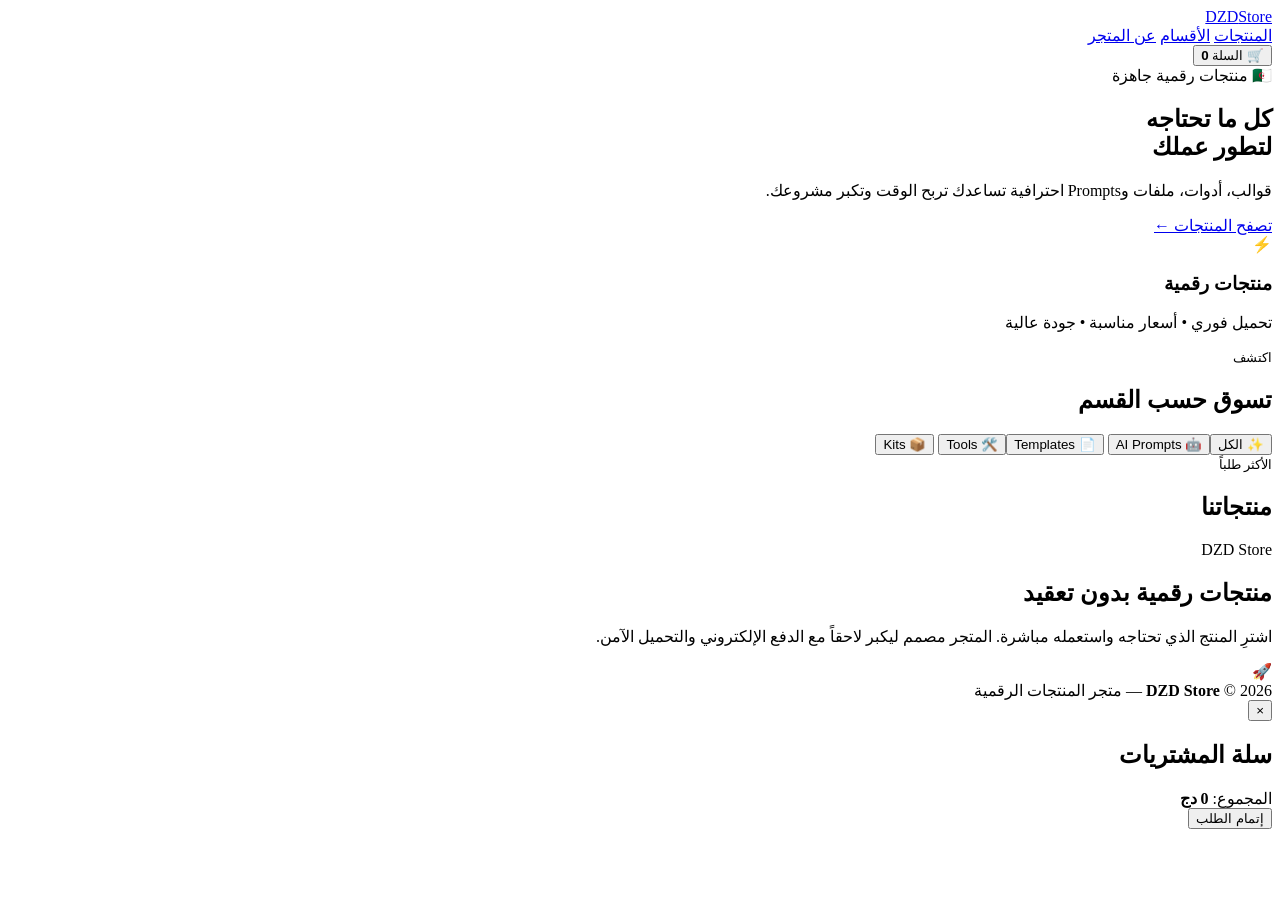
==== index.html @ 781797d6 "feat: create DZD Store storefront" ====
<!doctype html>
<html lang="ar" dir="rtl">
<head>
  <meta charset="UTF-8">
  <meta name="viewport" content="width=device-width,initial-scale=1">
  <meta name="description" content="DZD Store - متجر المنتجات الرقمية الجزائرية">
  <title>DZD Store | منتجات رقمية</title>
  <link rel="stylesheet" href="styles.css">
</head>
<body>
  <header class="header">
    <div class="container nav">
      <a class="logo" href="#">DZD<span>Store</span></a>
      <nav>
        <a href="#products">المنتجات</a>
        <a href="#categories">الأقسام</a>
        <a href="#about">عن المتجر</a>
      </nav>
      <button class="cart" id="cartBtn">🛒 السلة <b id="cartCount">0</b></button>
    </div>
  </header>

  <main>
    <section class="hero">
      <div class="container hero-grid">
        <div>
          <span class="badge">🇩🇿 منتجات رقمية جاهزة</span>
          <h1>كل ما تحتاجه<br><span>لتطور عملك</span></h1>
          <p>قوالب، أدوات، ملفات وPrompts احترافية تساعدك تربح الوقت وتكبر مشروعك.</p>
          <a class="primary" href="#products">تصفح المنتجات ←</a>
        </div>
        <div class="hero-card">
          <div class="orb">⚡</div>
          <h3>منتجات رقمية</h3>
          <p>تحميل فوري • أسعار مناسبة • جودة عالية</p>
        </div>
      </div>
    </section>

    <section class="container section" id="categories">
      <div class="section-head"><div><small>اكتشف</small><h2>تسوق حسب القسم</h2></div></div>
      <div class="categories">
        <button data-filter="all">✨ الكل</button><button data-filter="prompts">🤖 AI Prompts</button>
        <button data-filter="templates">📄 Templates</button><button data-filter="tools">🛠️ Tools</button>
        <button data-filter="kits">📦 Kits</button>
      </div>
    </section>

    <section class="container section" id="products">
      <div class="section-head"><div><small>الأكثر طلباً</small><h2>منتجاتنا</h2></div><span id="resultCount"></span></div>
      <div class="products" id="productsGrid"></div>
    </section>

    <section class="container promo" id="about">
      <div><span class="badge">DZD Store</span><h2>منتجات رقمية بدون تعقيد</h2><p>اشترِ المنتج الذي تحتاجه واستعمله مباشرة. المتجر مصمم ليكبر لاحقاً مع الدفع الإلكتروني والتحميل الآمن.</p></div>
      <div class="promo-icon">🚀</div>
    </section>
  </main>

  <footer><div class="container"><strong>DZD Store</strong><span> © 2026 — متجر المنتجات الرقمية</span></div></footer>

  <div class="modal" id="cartModal" aria-hidden="true"><div class="modal-box"><button class="close" id="closeCart">×</button><h2>سلة المشتريات</h2><div id="cartItems"></div><div class="total">المجموع: <b id="cartTotal">0 دج</b></div><button class="primary full" id="checkout">إتمام الطلب</button></div></div>
  <script src="app.js"></script>
</body>
</html>
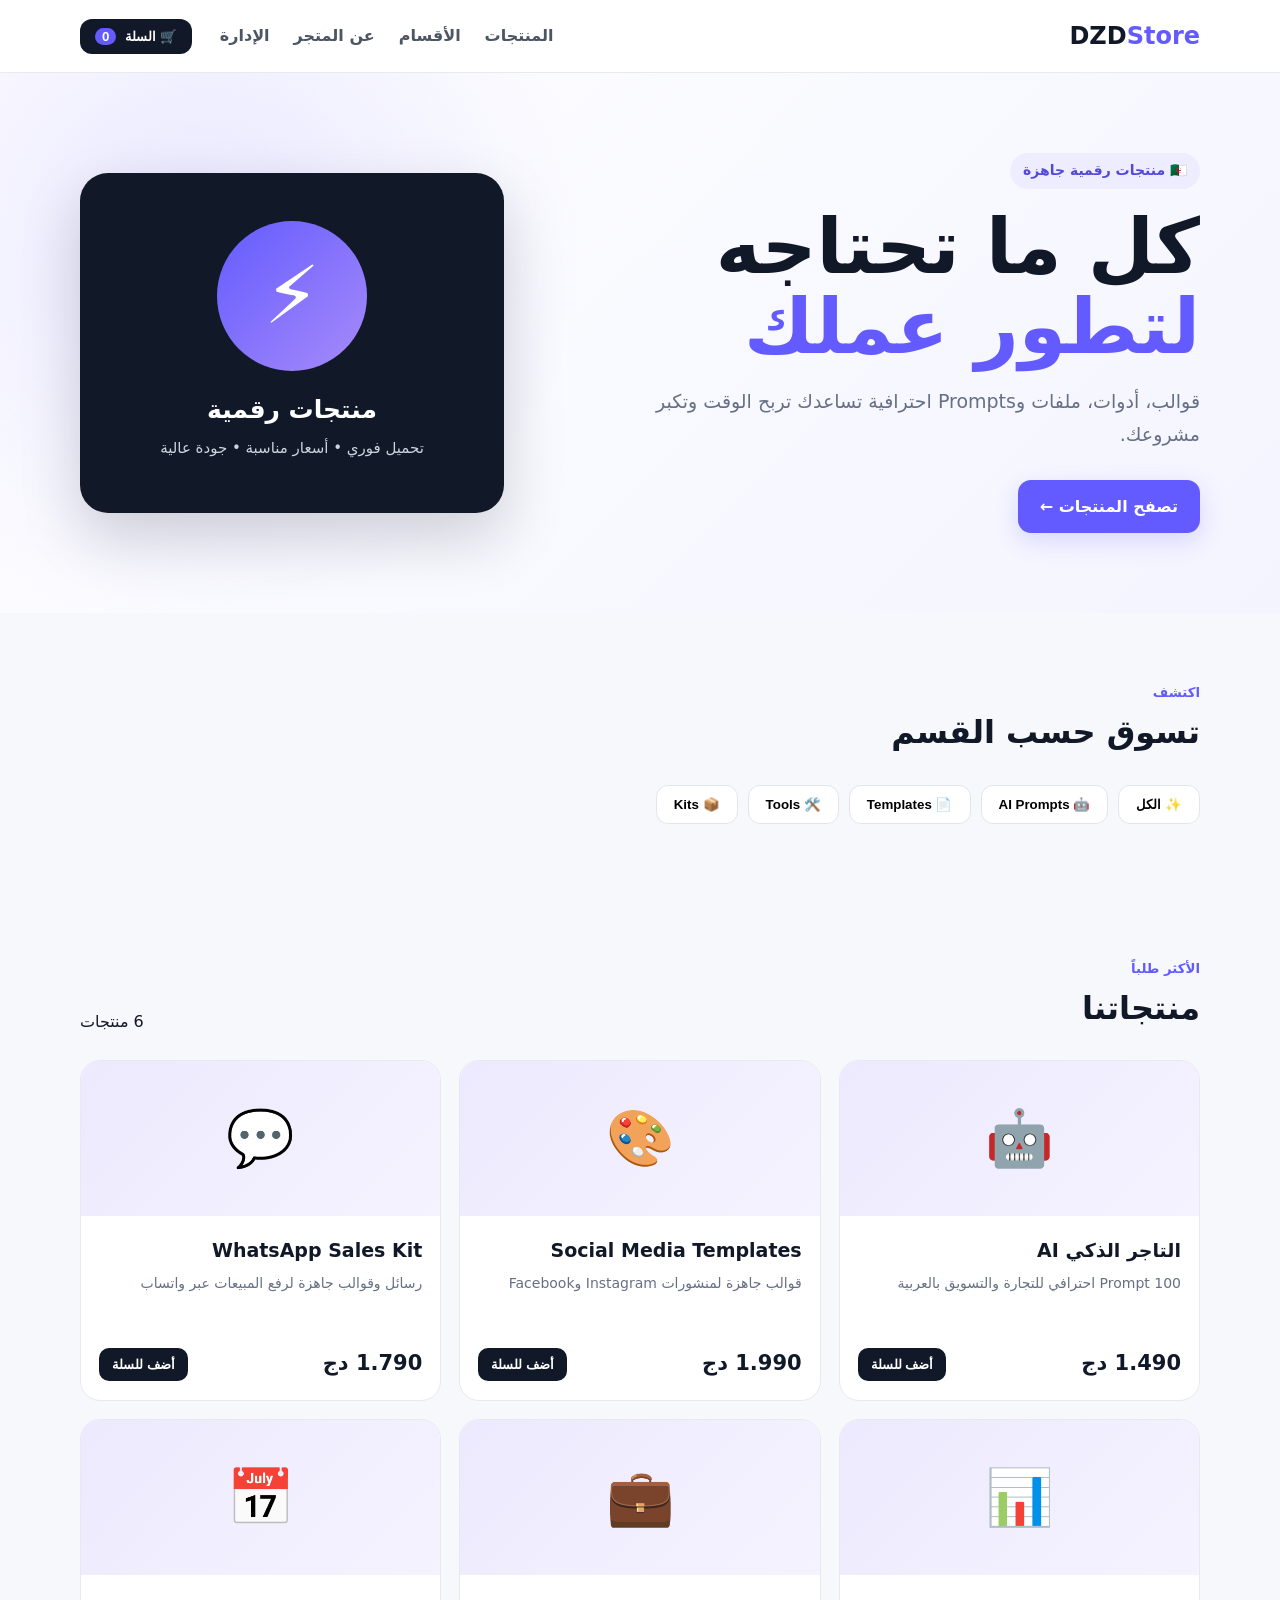
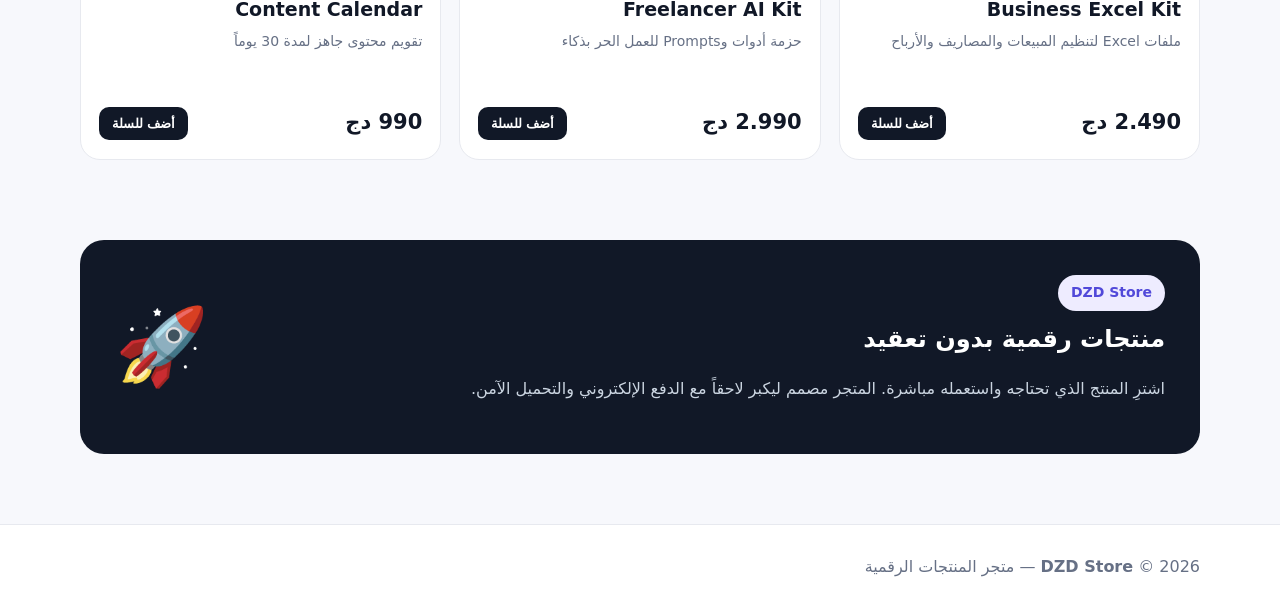
==== commit 0bcf4908: "Add admin navigation link" ====
--- a/index.html
+++ b/index.html
@@ -1,65 +1,14 @@
 <!doctype html>
 <html lang="ar" dir="rtl">
 <head>
-  <meta charset="UTF-8">
-  <meta name="viewport" content="width=device-width,initial-scale=1">
-  <meta name="description" content="DZD Store - متجر المنتجات الرقمية الجزائرية">
-  <title>DZD Store | منتجات رقمية</title>
-  <link rel="stylesheet" href="styles.css">
-</head>
-<body>
-  <header class="header">
-    <div class="container nav">
-      <a class="logo" href="#">DZD<span>Store</span></a>
-      <nav>
-        <a href="#products">المنتجات</a>
-        <a href="#categories">الأقسام</a>
-        <a href="#about">عن المتجر</a>
-      </nav>
-      <button class="cart" id="cartBtn">🛒 السلة <b id="cartCount">0</b></button>
-    </div>
-  </header>
-
-  <main>
-    <section class="hero">
-      <div class="container hero-grid">
-        <div>
-          <span class="badge">🇩🇿 منتجات رقمية جاهزة</span>
-          <h1>كل ما تحتاجه<br><span>لتطور عملك</span></h1>
-          <p>قوالب، أدوات، ملفات وPrompts احترافية تساعدك تربح الوقت وتكبر مشروعك.</p>
-          <a class="primary" href="#products">تصفح المنتجات ←</a>
-        </div>
-        <div class="hero-card">
-          <div class="orb">⚡</div>
-          <h3>منتجات رقمية</h3>
-          <p>تحميل فوري • أسعار مناسبة • جودة عالية</p>
-        </div>
-      </div>
-    </section>
-
-    <section class="container section" id="categories">
-      <div class="section-head"><div><small>اكتشف</small><h2>تسوق حسب القسم</h2></div></div>
-      <div class="categories">
-        <button data-filter="all">✨ الكل</button><button data-filter="prompts">🤖 AI Prompts</button>
-        <button data-filter="templates">📄 Templates</button><button data-filter="tools">🛠️ Tools</button>
-        <button data-filter="kits">📦 Kits</button>
-      </div>
-    </section>
-
-    <section class="container section" id="products">
-      <div class="section-head"><div><small>الأكثر طلباً</small><h2>منتجاتنا</h2></div><span id="resultCount"></span></div>
-      <div class="products" id="productsGrid"></div>
-    </section>
-
-    <section class="container promo" id="about">
-      <div><span class="badge">DZD Store</span><h2>منتجات رقمية بدون تعقيد</h2><p>اشترِ المنتج الذي تحتاجه واستعمله مباشرة. المتجر مصمم ليكبر لاحقاً مع الدفع الإلكتروني والتحميل الآمن.</p></div>
-      <div class="promo-icon">🚀</div>
-    </section>
-  </main>
-
-  <footer><div class="container"><strong>DZD Store</strong><span> © 2026 — متجر المنتجات الرقمية</span></div></footer>
-
-  <div class="modal" id="cartModal" aria-hidden="true"><div class="modal-box"><button class="close" id="closeCart">×</button><h2>سلة المشتريات</h2><div id="cartItems"></div><div class="total">المجموع: <b id="cartTotal">0 دج</b></div><button class="primary full" id="checkout">إتمام الطلب</button></div></div>
-  <script src="app.js"></script>
-</body>
-</html>+<meta charset="UTF-8"><meta name="viewport" content="width=device-width,initial-scale=1">
+<meta name="description" content="DZD Store - متجر المنتجات الرقمية الجزائرية"><title>DZD Store | منتجات رقمية</title>
+<link rel="stylesheet" href="styles.css">
+</head><body>
+<header class="header"><div class="container nav"><a class="logo" href="#">DZD<span>Store</span></a><nav><a href="#products">المنتجات</a><a href="#categories">الأقسام</a><a href="#about">عن المتجر</a><a href="admin.html">الإدارة</a></nav><button class="cart" id="cartBtn">🛒 السلة <b id="cartCount">0</b></button></div></header>
+<main><section class="hero"><div class="container hero-grid"><div><span class="badge">🇩🇿 منتجات رقمية جاهزة</span><h1>كل ما تحتاجه<br><span>لتطور عملك</span></h1><p>قوالب، أدوات، ملفات وPrompts احترافية تساعدك تربح الوقت وتكبر مشروعك.</p><a class="primary" href="#products">تصفح المنتجات ←</a></div><div class="hero-card"><div class="orb">⚡</div><h3>منتجات رقمية</h3><p>تحميل فوري • أسعار مناسبة • جودة عالية</p></div></div></section>
+<section class="container section" id="categories"><div class="section-head"><div><small>اكتشف</small><h2>تسوق حسب القسم</h2></div></div><div class="categories"><button data-filter="all">✨ الكل</button><button data-filter="prompts">🤖 AI Prompts</button><button data-filter="templates">📄 Templates</button><button data-filter="tools">🛠️ Tools</button><button data-filter="kits">📦 Kits</button></div></section>
+<section class="container section" id="products"><div class="section-head"><div><small>الأكثر طلباً</small><h2>منتجاتنا</h2></div><span id="resultCount"></span></div><div class="products" id="productsGrid"></div></section>
+<section class="container promo" id="about"><div><span class="badge">DZD Store</span><h2>منتجات رقمية بدون تعقيد</h2><p>اشترِ المنتج الذي تحتاجه واستعمله مباشرة. المتجر مصمم ليكبر لاحقاً مع الدفع الإلكتروني والتحميل الآمن.</p></div><div class="promo-icon">🚀</div></section></main>
+<footer><div class="container"><strong>DZD Store</strong><span> © 2026 — متجر المنتجات الرقمية</span></div></footer>
+<div class="modal" id="cartModal" aria-hidden="true"><div class="modal-box"><button class="close" id="closeCart">×</button><h2>سلة المشتريات</h2><div id="cartItems"></div><div class="total">المجموع: <b id="cartTotal">0 دج</b></div><button class="primary full" id="checkout">إتمام الطلب</button></div></div><script src="app.js"></script></body></html>
--- a/styles.css
+++ b/styles.css
@@ -0,0 +1 @@
+*{box-sizing:border-box}html{scroll-behavior:smooth}body{margin:0;font-family:system-ui,-apple-system,"Segoe UI",Tahoma,sans-serif;background:#f7f8fc;color:#111827;line-height:1.7}.container{width:min(1120px,92%);margin:auto}.header{position:sticky;top:0;z-index:10;background:rgba(255,255,255,.9);backdrop-filter:blur(14px);border-bottom:1px solid #e8eaf0}.nav{height:72px;display:flex;align-items:center;gap:28px}.logo{font-size:24px;font-weight:900;text-decoration:none;color:#111827;margin-left:auto}.logo span{color:#635bff}.nav nav{display:flex;gap:24px}.nav nav a{color:#4b5563;text-decoration:none;font-weight:600}.cart{border:0;background:#111827;color:#fff;border-radius:12px;padding:10px 15px;cursor:pointer;font-weight:700;text-decoration:none}.cart b{background:#635bff;border-radius:99px;padding:1px 7px;margin-right:5px}.hero{padding:80px 0;background:radial-gradient(circle at 15% 30%,#e9e7ff 0,transparent 34%),linear-gradient(135deg,#fff,#f3f4ff)}.hero-grid{display:grid;grid-template-columns:1.2fr .8fr;gap:60px;align-items:center}.badge{display:inline-block;background:#eeecff;color:#5149d9;border-radius:99px;padding:6px 13px;font-size:14px;font-weight:800}.hero h1{font-size:clamp(44px,7vw,76px);line-height:1.05;margin:18px 0}.hero h1 span{color:#635bff}.hero p{font-size:19px;color:#667085;max-width:590px;margin-bottom:30px}.primary{display:inline-block;background:#635bff;color:white;text-decoration:none;border:0;border-radius:13px;padding:13px 22px;font-weight:800;cursor:pointer;box-shadow:0 8px 24px rgba(99,91,255,.2)}.hero-card{min-height:340px;border-radius:28px;background:#111827;color:white;display:flex;flex-direction:column;align-items:center;justify-content:center;text-align:center;box-shadow:0 25px 60px rgba(17,24,39,.18)}.orb{font-size:80px;width:150px;height:150px;border-radius:50%;display:grid;place-items:center;background:linear-gradient(135deg,#635bff,#a78bfa);margin-bottom:18px}.hero-card h3{font-size:25px;margin:0}.hero-card p{font-size:15px;color:#cbd5e1;margin:4px}.section{padding:65px 0}.section-head{display:flex;align-items:end;justify-content:space-between;margin-bottom:25px}.section-head small{color:#635bff;font-weight:800}.section-head h2{font-size:32px;margin:0}.categories{display:flex;gap:10px;flex-wrap:wrap}.categories button{border:1px solid #e2e5ec;background:#fff;border-radius:12px;padding:11px 17px;cursor:pointer;font-weight:700}.categories button.active,.categories button:hover{background:#111827;color:#fff}.products{display:grid;grid-template-columns:repeat(3,1fr);gap:18px}.product{background:#fff;border:1px solid #e7e9ef;border-radius:20px;overflow:hidden;transition:.2s}.product:hover{transform:translateY(-4px);box-shadow:0 15px 35px rgba(15,23,42,.08)}.product-link{display:block;color:inherit;text-decoration:none}.thumb{height:155px;display:grid;place-items:center;font-size:55px;background:linear-gradient(135deg,#ede9fe,#f5f3ff)}.product-body{padding:18px}.product h3{margin:0 0 5px;font-size:19px}.product p{color:#667085;font-size:14px;margin:0 0 15px}.price{display:flex;justify-content:space-between;align-items:center}.price strong{font-size:21px}.add{border:0;background:#111827;color:#fff;border-radius:10px;padding:9px 13px;cursor:pointer;font-weight:700}.promo{margin:15px auto 70px;padding:35px;border-radius:24px;background:#111827;color:#fff;display:flex;justify-content:space-between;align-items:center}.promo h2{margin:8px 0}.promo p{color:#cbd5e1;max-width:700px}.promo-icon{font-size:75px}footer{padding:28px 0;background:#fff;border-top:1px solid #e7e9ef;color:#667085}.modal{display:none;position:fixed;inset:0;background:rgba(15,23,42,.55);z-index:30;padding:20px}.modal.show{display:grid;place-items:center}.modal-box{width:min(520px,100%);background:#fff;border-radius:22px;padding:25px;position:relative;max-height:85vh;overflow:auto}.close{position:absolute;left:18px;top:15px;border:0;background:#f1f2f6;border-radius:50%;font-size:22px;width:36px;height:36px;cursor:pointer}.modal-box h2{margin-top:5px}.cart-row{display:flex;justify-content:space-between;align-items:center;padding:14px 0;border-bottom:1px solid #eee}.remove{border:0;background:none;color:#ef4444;cursor:pointer}.total{display:flex;justify-content:space-between;font-size:20px;padding:20px 0}.full{width:100%;text-align:center}.empty{text-align:center;color:#667085;padding:30px}.product-detail{display:grid;grid-template-columns:.8fr 1.2fr;gap:55px;align-items:center}.detail-copy h1{font-size:48px;line-height:1.15;margin:15px 0}.lead{font-size:19px;color:#667085}.detail-copy h2{font-size:32px;margin:20px 0}.detail-copy li{margin:10px 0;list-style:none}.detail-copy ul{padding:0;margin-bottom:28px}.checkout-grid{display:grid;grid-template-columns:1.2fr .8fr;gap:25px;align-items:start}.checkout-card{background:#fff;border:1px solid #e7e9ef;border-radius:22px;padding:28px}.checkout-card h1{font-size:40px;margin:10px 0}.checkout-card label{display:block;font-weight:700;margin:18px 0}.checkout-card input{display:block;width:100%;margin-top:7px;padding:13px;border:1px solid #d9dce5;border-radius:11px;font:inherit}.success{margin-top:18px;padding:14px;border-radius:12px;background:#ecfdf3;color:#067647}.checkout-card a{color:#635bff}@media(max-width:800px){.nav nav{display:none}.hero{padding:55px 0}.hero-grid,.product-detail,.checkout-grid{grid-template-columns:1fr;gap:30px}.hero-card{min-height:240px}.products{grid-template-columns:1fr 1fr}.promo{margin-bottom:35px}.promo-icon{font-size:45px}.detail-copy h1{font-size:38px}}@media(max-width:520px){.products{grid-template-columns:1fr}.hero h1{font-size:48px}.section{padding:45px 0}}
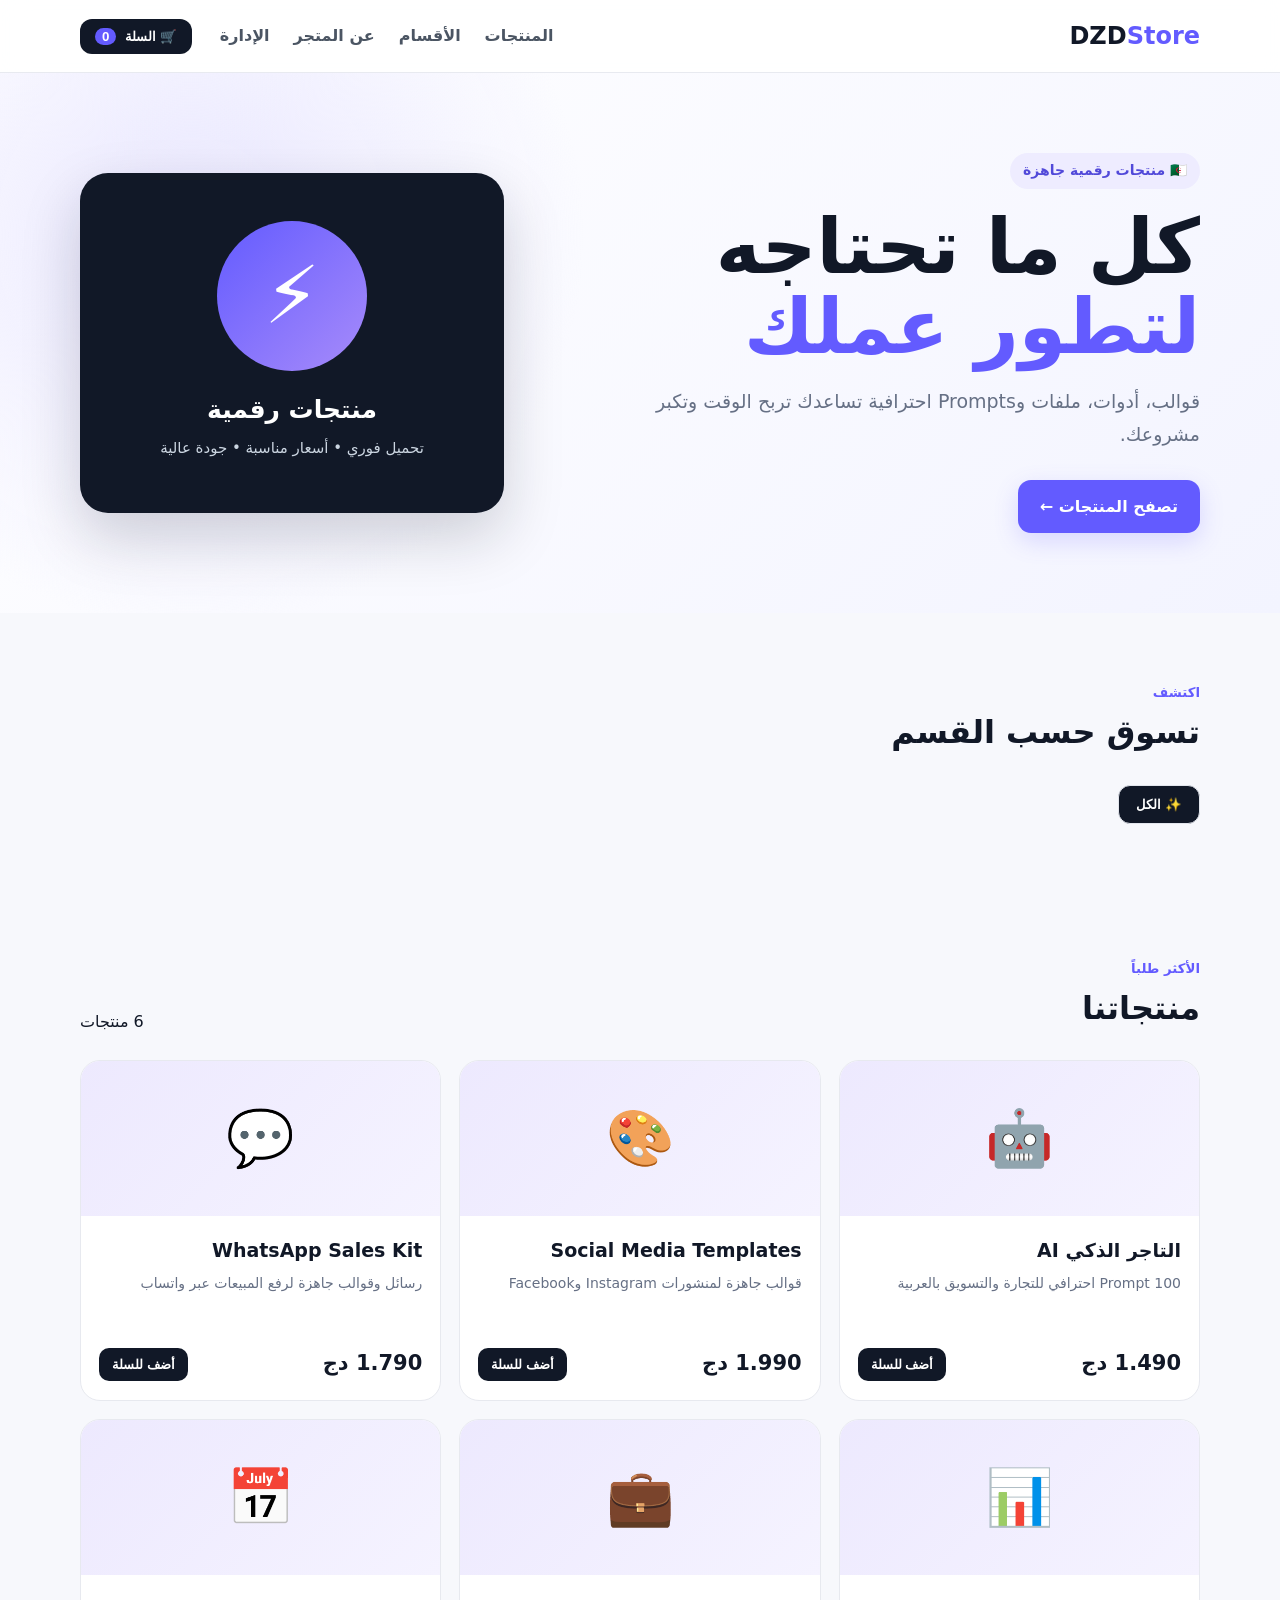
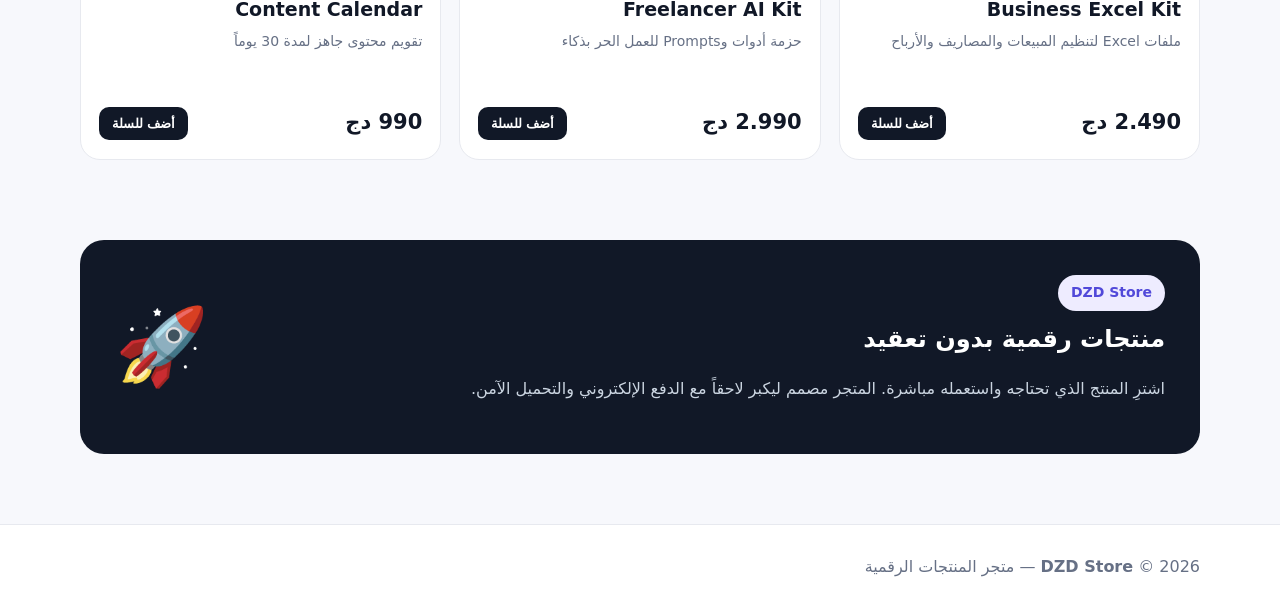
==== commit 41b0c958: "Use dynamic six fixed product categories on storefront" ====
--- a/index.html
+++ b/index.html
@@ -7,8 +7,8 @@
 </head><body>
 <header class="header"><div class="container nav"><a class="logo" href="#">DZD<span>Store</span></a><nav><a href="#products">المنتجات</a><a href="#categories">الأقسام</a><a href="#about">عن المتجر</a><a href="admin.html">الإدارة</a></nav><button class="cart" id="cartBtn">🛒 السلة <b id="cartCount">0</b></button></div></header>
 <main><section class="hero"><div class="container hero-grid"><div><span class="badge">🇩🇿 منتجات رقمية جاهزة</span><h1>كل ما تحتاجه<br><span>لتطور عملك</span></h1><p>قوالب، أدوات، ملفات وPrompts احترافية تساعدك تربح الوقت وتكبر مشروعك.</p><a class="primary" href="#products">تصفح المنتجات ←</a></div><div class="hero-card"><div class="orb">⚡</div><h3>منتجات رقمية</h3><p>تحميل فوري • أسعار مناسبة • جودة عالية</p></div></div></section>
-<section class="container section" id="categories"><div class="section-head"><div><small>اكتشف</small><h2>تسوق حسب القسم</h2></div></div><div class="categories"><button data-filter="all">✨ الكل</button><button data-filter="prompts">🤖 AI Prompts</button><button data-filter="templates">📄 Templates</button><button data-filter="tools">🛠️ Tools</button><button data-filter="kits">📦 Kits</button></div></section>
+<section class="container section" id="categories"><div class="section-head"><div><small>اكتشف</small><h2>تسوق حسب القسم</h2></div></div><div class="categories" id="categoriesList"><button data-filter="all" class="active">✨ الكل</button></div></section>
 <section class="container section" id="products"><div class="section-head"><div><small>الأكثر طلباً</small><h2>منتجاتنا</h2></div><span id="resultCount"></span></div><div class="products" id="productsGrid"></div></section>
 <section class="container promo" id="about"><div><span class="badge">DZD Store</span><h2>منتجات رقمية بدون تعقيد</h2><p>اشترِ المنتج الذي تحتاجه واستعمله مباشرة. المتجر مصمم ليكبر لاحقاً مع الدفع الإلكتروني والتحميل الآمن.</p></div><div class="promo-icon">🚀</div></section></main>
 <footer><div class="container"><strong>DZD Store</strong><span> © 2026 — متجر المنتجات الرقمية</span></div></footer>
-<div class="modal" id="cartModal" aria-hidden="true"><div class="modal-box"><button class="close" id="closeCart">×</button><h2>سلة المشتريات</h2><div id="cartItems"></div><div class="total">المجموع: <b id="cartTotal">0 دج</b></div><button class="primary full" id="checkout">إتمام الطلب</button></div></div><script src="app.js"></script></body></html>
+<div class="modal" id="cartModal" aria-hidden="true"><div class="modal-box"><button class="close" id="closeCart">×</button><h2>سلة المشتريات</h2><div id="cartItems"></div><div class="total">المجموع: <b id="cartTotal">0 دج</b></div><button class="primary full" id="checkout">إتمام الطلب</button></div></div><script src="supabase-config.js"></script><script src="app.js"></script></body></html>
